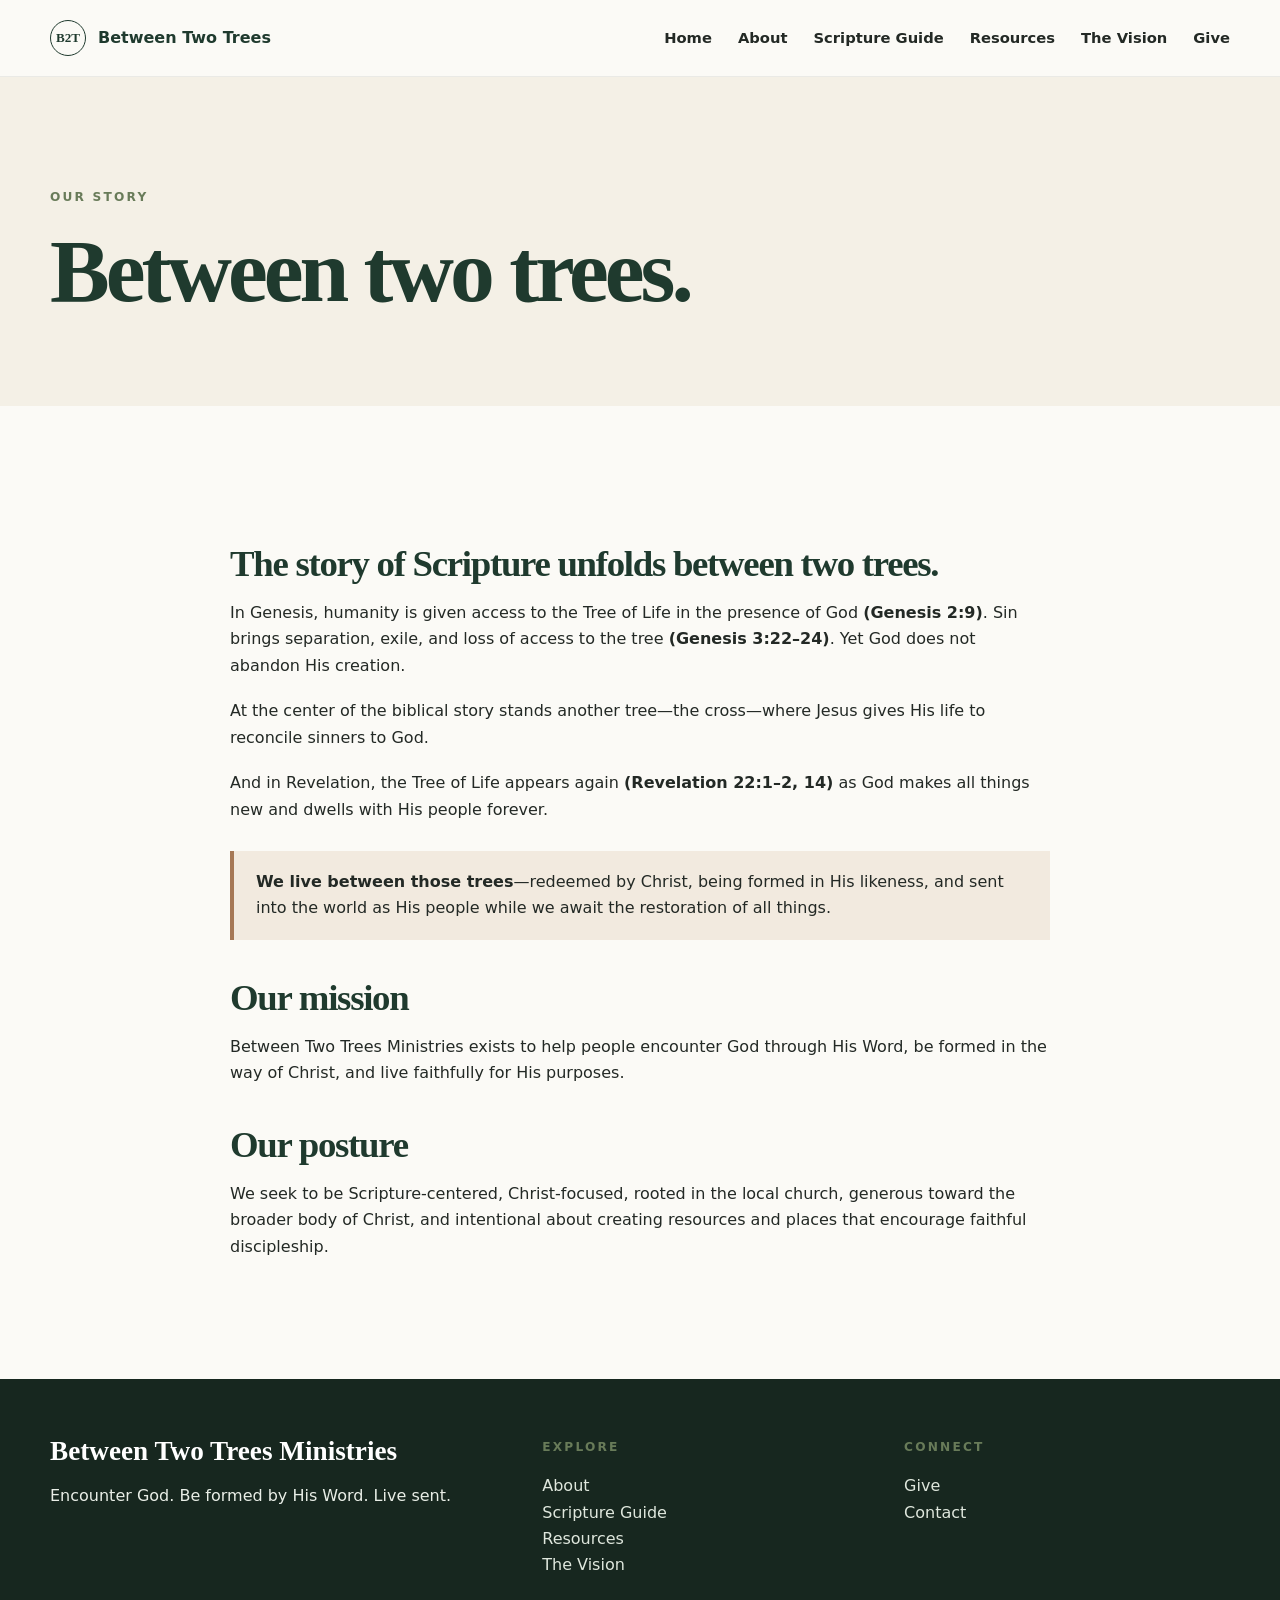
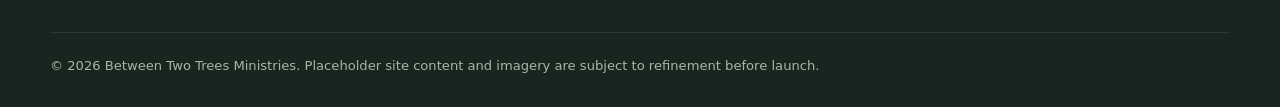
==== about.html @ 1bdb7ff7 "Add About page" ====
<!doctype html><html><head><meta charset="utf-8"><meta name="viewport" content="width=device-width,initial-scale=1"><title>About | Between Two Trees Ministries</title><link rel="stylesheet" href="styles.css"></head><body><header><div class="container nav"><a class="brand" href="index.html"><span class="brand-mark">B2T</span><span>Between Two Trees</span></a><button class="menu" aria-label="Open menu">☰</button><nav class="navlinks"><a href="index.html">Home</a><a href="about.html">About</a><a href="scripture-guide.html">Scripture Guide</a><a href="resources.html">Resources</a><a href="vision.html">The Vision</a><a href="give.html">Give</a></nav></div></header><main><section class="page-hero"><div class="container"><div class="eyebrow">Our story</div><h1>Between two trees.</h1></div></section><section class="section"><div class="container prose"><h2>The story of Scripture unfolds between two trees.</h2><p>In Genesis, humanity is given access to the Tree of Life in the presence of God <strong>(Genesis 2:9)</strong>. Sin brings separation, exile, and loss of access to the tree <strong>(Genesis 3:22–24)</strong>. Yet God does not abandon His creation.</p><p>At the center of the biblical story stands another tree—the cross—where Jesus gives His life to reconcile sinners to God.</p><p>And in Revelation, the Tree of Life appears again <strong>(Revelation 22:1–2, 14)</strong> as God makes all things new and dwells with His people forever.</p><div class="notice"><strong>We live between those trees</strong>—redeemed by Christ, being formed in His likeness, and sent into the world as His people while we await the restoration of all things.</div><h2>Our mission</h2><p>Between Two Trees Ministries exists to help people encounter God through His Word, be formed in the way of Christ, and live faithfully for His purposes.</p><h2>Our posture</h2><p>We seek to be Scripture-centered, Christ-focused, rooted in the local church, generous toward the broader body of Christ, and intentional about creating resources and places that encourage faithful discipleship.</p></div></section></main><footer><div class="container"><div class="footer-grid"><div><h3>Between Two Trees Ministries</h3><p>Encounter God. Be formed by His Word. Live sent.</p></div><div><p class="eyebrow">Explore</p><p><a href="about.html">About</a><br><a href="scripture-guide.html">Scripture Guide</a><br><a href="resources.html">Resources</a><br><a href="vision.html">The Vision</a></p></div><div><p class="eyebrow">Connect</p><p><a href="give.html">Give</a><br><a href="contact.html">Contact</a></p></div></div><div class="small">© 2026 Between Two Trees Ministries. Placeholder site content and imagery are subject to refinement before launch.</div></div></footer><script src="site.js"></script></body></html>
---- styles.css ----
:root{--forest:#1f3a2e;--forest-2:#2c4b3b;--sage:#748873;--moss:#687b59;--cream:#f4f0e6;--paper:#fbfaf6;--charcoal:#232925;--clay:#a67855;--line:#d9d2c4;--max:1180px}*{box-sizing:border-box}html{scroll-behavior:smooth}body{margin:0;font-family:Inter,ui-sans-serif,system-ui,-apple-system,BlinkMacSystemFont,"Segoe UI",sans-serif;background:var(--paper);color:var(--charcoal);line-height:1.65}h1,h2,h3{font-family:Georgia,"Times New Roman",serif;line-height:1.08;margin:0 0 1rem;color:var(--forest)}h1{font-size:clamp(3rem,7vw,6.5rem);letter-spacing:-.045em}h2{font-size:clamp(2.2rem,4.5vw,4.1rem);letter-spacing:-.035em}h3{font-size:1.7rem}p{margin:0 0 1.2rem}a{color:inherit}.container{width:min(var(--max),calc(100% - 40px));margin:auto}.eyebrow{font-size:.76rem;letter-spacing:.18em;text-transform:uppercase;font-weight:800;color:var(--moss);margin-bottom:1rem}header{position:sticky;top:0;z-index:20;background:rgba(251,250,246,.94);backdrop-filter:blur(12px);border-bottom:1px solid rgba(35,41,37,.08)}.nav{height:76px;display:flex;align-items:center;justify-content:space-between;gap:24px}.brand{text-decoration:none;display:flex;align-items:center;gap:12px;font-weight:800;color:var(--forest)}.brand-mark{width:36px;height:36px;border:1.5px solid var(--forest);border-radius:50%;display:grid;place-items:center;font-family:Georgia,serif;font-size:.82rem}.navlinks{display:flex;gap:26px;align-items:center;font-size:.92rem;font-weight:650}.navlinks a{text-decoration:none}.navlinks a:hover{color:var(--moss)}.menu{display:none;border:0;background:none;font-size:1.6rem;color:var(--forest)}.btn{display:inline-flex;align-items:center;justify-content:center;padding:13px 20px;border-radius:999px;text-decoration:none;font-weight:750;border:1px solid var(--forest);transition:.2s}.btn.primary{background:var(--forest);color:#fff}.btn.secondary{background:transparent;color:var(--forest)}.btn:hover{transform:translateY(-1px)}.hero{min-height:82vh;display:flex;align-items:end;position:relative;overflow:hidden;background:linear-gradient(90deg,rgba(15,31,24,.82) 0%,rgba(15,31,24,.62) 42%,rgba(15,31,24,.18) 100%),radial-gradient(circle at 78% 18%,rgba(242,198,123,.35),transparent 24%),linear-gradient(135deg,#48624f,#213b2f 58%,#16271f);color:#fff}.hero:after{content:"PLACEHOLDER IMAGE — B2T PROPERTY / GEORGIA WOODLAND";position:absolute;right:24px;bottom:18px;font-size:.65rem;letter-spacing:.12em;opacity:.5}.hero .container{padding:100px 0 88px}.hero h1{color:#fff;max-width:900px}.hero .lede{max-width:670px;font-size:1.2rem;color:rgba(255,255,255,.9)}.hero .actions{display:flex;gap:12px;flex-wrap:wrap;margin-top:30px}.hero .btn.primary{background:#fff;color:var(--forest);border-color:#fff}.hero .btn.secondary{color:#fff;border-color:rgba(255,255,255,.65)}.section{padding:100px 0}.section.alt{background:var(--cream)}.story-grid,.split{display:grid;grid-template-columns:1.05fr .95fr;gap:70px;align-items:center}.story-visual{min-height:420px;border-radius:28px;background:linear-gradient(180deg,rgba(31,58,46,.14),rgba(31,58,46,.68)),radial-gradient(circle at 68% 22%,rgba(255,220,160,.45),transparent 20%),linear-gradient(135deg,#a9b7a4,#496450);display:flex;align-items:flex-end;padding:26px;color:white;position:relative;overflow:hidden}.story-visual:before{content:"PLACEHOLDER — TREE / CROSS / RESTORED CREATION IMAGERY";font-size:.7rem;letter-spacing:.1em;opacity:.8}.timeline{display:grid;grid-template-columns:repeat(4,1fr);gap:8px;margin-top:32px}.timeline div{border-top:2px solid var(--forest);padding-top:12px;font-size:.77rem;text-transform:uppercase;letter-spacing:.08em;font-weight:800}.cards{display:grid;grid-template-columns:repeat(3,1fr);gap:22px;margin-top:40px}.card{background:#fff;border:1px solid var(--line);border-radius:22px;padding:30px;min-height:300px}.card .num{font-family:Georgia,serif;font-size:3rem;color:var(--clay);opacity:.8}.card ul{padding-left:18px;color:#59615b}.guide{background:var(--forest);color:#fff}.guide h2,.guide h3{color:#fff}.guide .eyebrow{color:#c7d2c4}.guide-grid{display:grid;grid-template-columns:.9fr 1.1fr;gap:60px;align-items:center}.phone{width:min(360px,100%);aspect-ratio:9/18;border:10px solid #111;border-radius:42px;background:#f5f2e8;margin:auto;padding:26px 18px;color:var(--charcoal);box-shadow:0 30px 70px rgba(0,0,0,.3)}.phone .screen-title{font-family:Georgia,serif;color:var(--forest);font-size:1.8rem}.mode{border-top:1px solid #d8d1c5;padding:16px 0}.mode b{display:block;color:var(--forest);font-size:.8rem;letter-spacing:.12em}.guide .btn{border-color:white;color:white}.rhythm{display:flex;gap:12px;flex-wrap:wrap;margin:28px 0}.rhythm span{padding:11px 16px;border:1px solid var(--line);border-radius:999px;background:#fff}.church{background:#e9eee7}.scripture{padding:110px 0;text-align:center;background:linear-gradient(rgba(25,45,36,.62),rgba(25,45,36,.72)),linear-gradient(135deg,#68806d,#294638);color:white;position:relative}.scripture blockquote{font-family:Georgia,serif;font-size:clamp(2rem,5vw,4.6rem);line-height:1.15;margin:0 auto 20px;max-width:920px}.scripture cite{font-style:normal;opacity:.8}.invite{text-align:center}.invite p{max-width:750px;margin:0 auto 28px}.invite .actions{display:flex;justify-content:center;gap:12px;flex-wrap:wrap}footer{background:#17271f;color:#e9eee7;padding:58px 0 30px}.footer-grid{display:grid;grid-template-columns:1.4fr 1fr 1fr;gap:36px}footer h3{color:white}footer a{text-decoration:none;color:#dfe7dd}footer .small{opacity:.7;font-size:.82rem;border-top:1px solid rgba(255,255,255,.12);padding-top:22px;margin-top:34px}.page-hero{padding:110px 0 70px;background:var(--cream)}.page-hero p{max-width:760px;font-size:1.14rem}.prose{max-width:820px}.prose h2{margin-top:2.4rem;font-size:2.3rem}.notice{padding:18px 22px;border-left:4px solid var(--clay);background:#f2eadf;margin:28px 0}.resource-grid{display:grid;grid-template-columns:repeat(3,1fr);gap:20px}.resource{padding:24px;border:1px solid var(--line);border-radius:18px;background:white}.kicker{color:var(--clay);font-weight:800;text-transform:uppercase;font-size:.75rem;letter-spacing:.12em}@media(max-width:820px){.navlinks{display:none;position:absolute;top:76px;left:0;right:0;background:var(--paper);padding:22px 20px;flex-direction:column;align-items:flex-start;border-bottom:1px solid var(--line)}.navlinks.open{display:flex}.menu{display:block}.story-grid,.split,.guide-grid,.footer-grid{grid-template-columns:1fr}.cards,.resource-grid{grid-template-columns:1fr}.section{padding:72px 0}.hero{min-height:76vh}.timeline{grid-template-columns:1fr 1fr}}
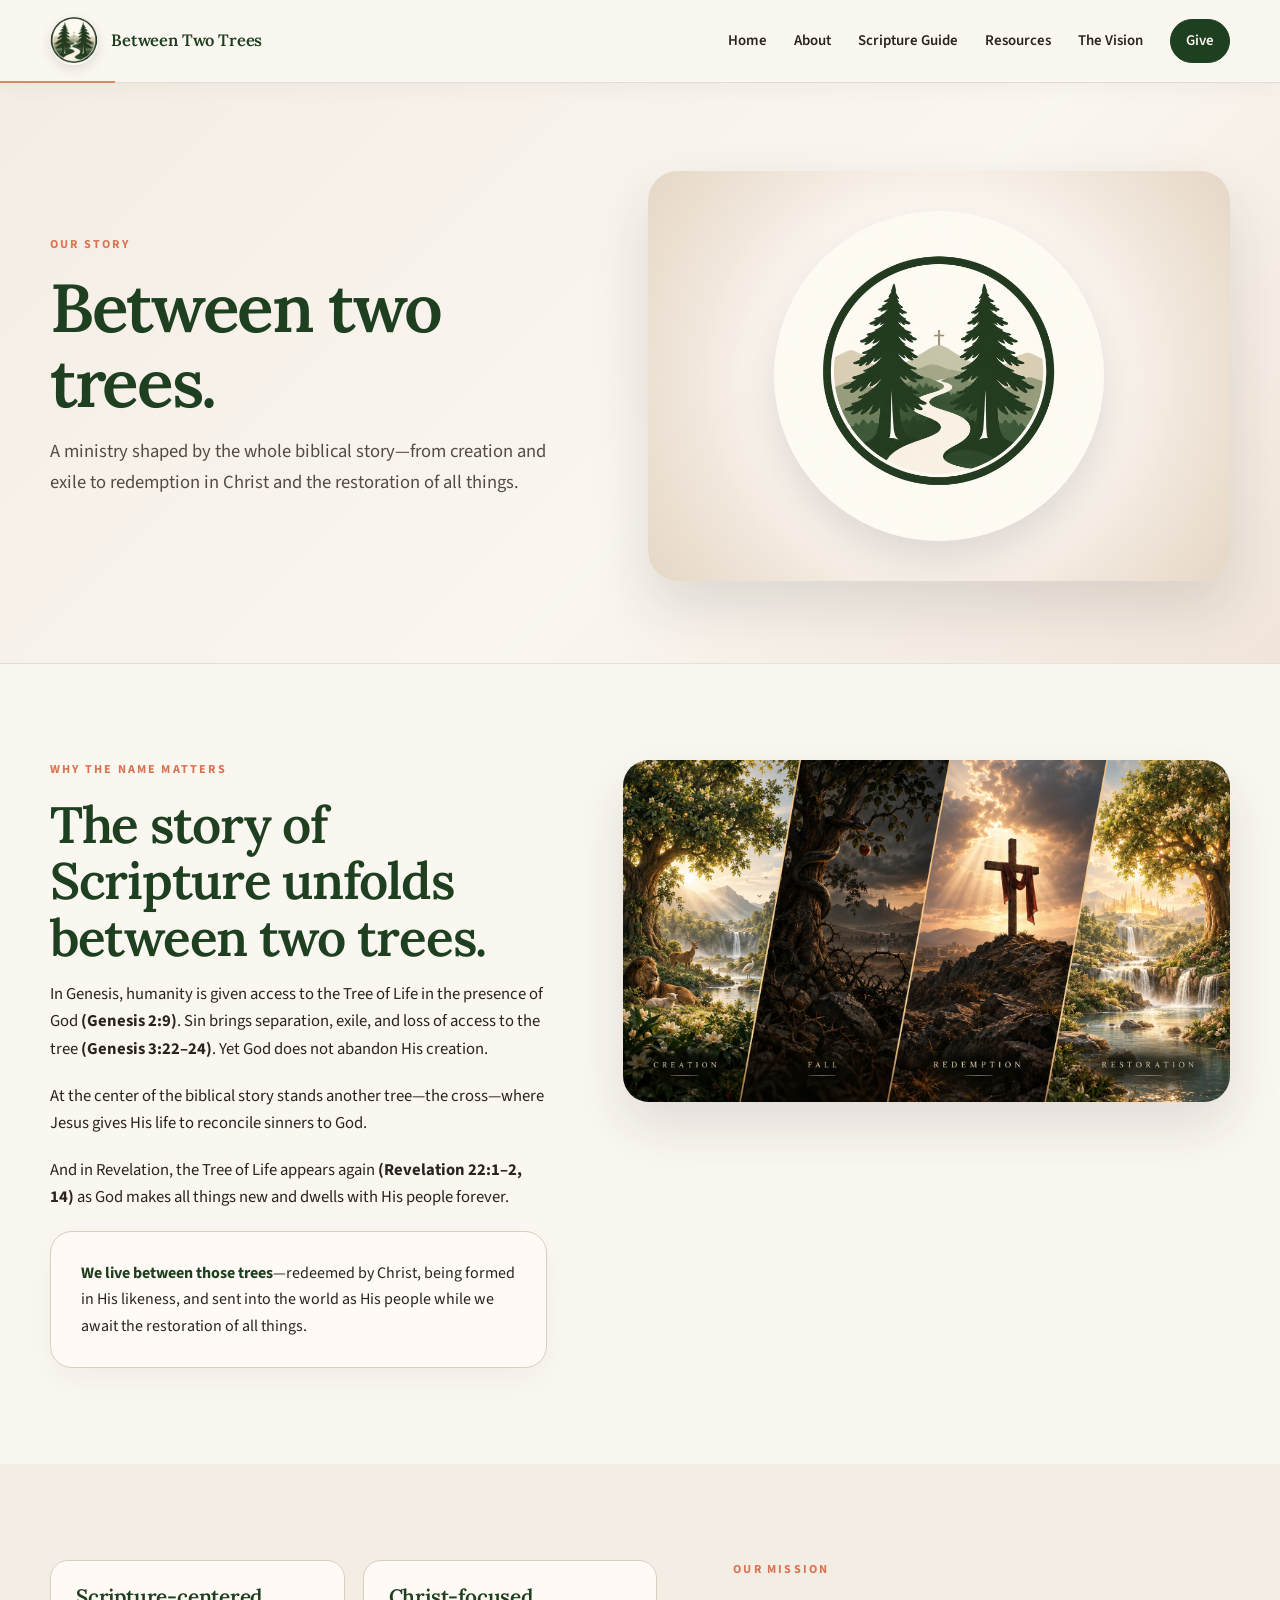
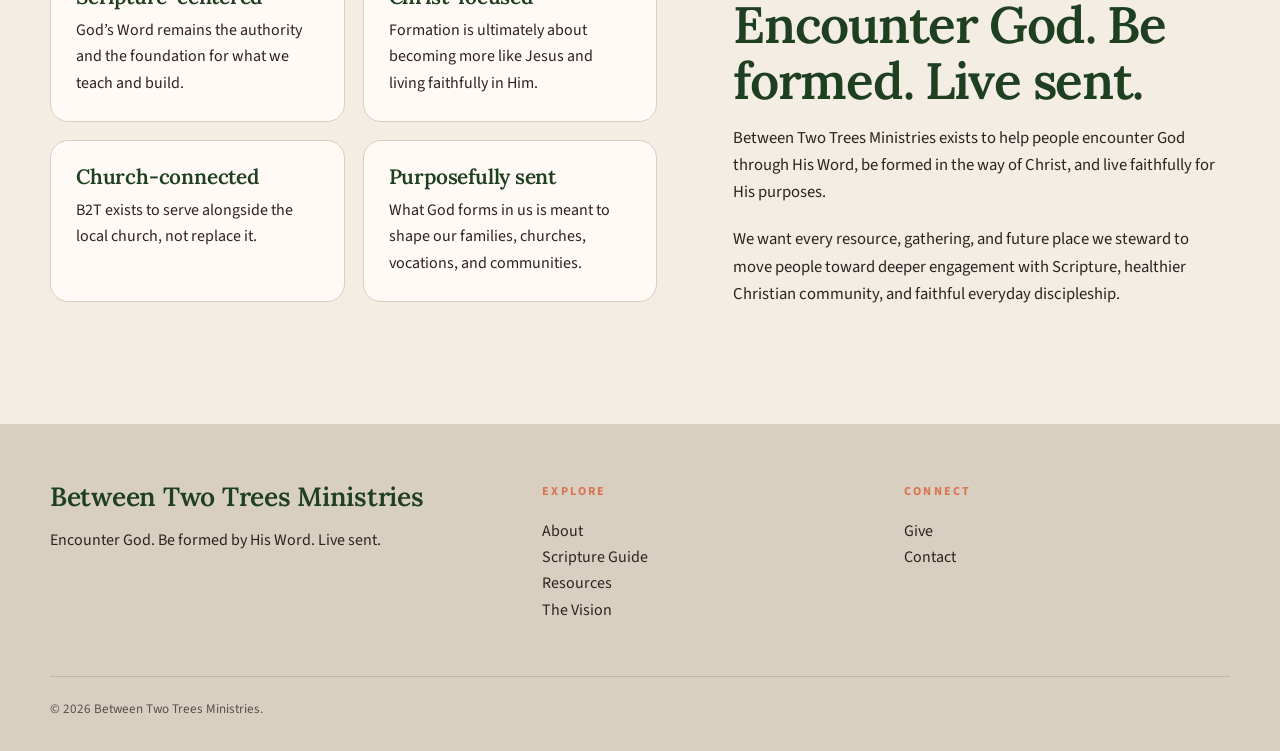
==== commit 08f4ebca: "Polish About page" ====
--- a/about.html
+++ b/about.html
@@ -1 +1 @@
-<!doctype html><html><head><meta charset="utf-8"><meta name="viewport" content="width=device-width,initial-scale=1"><title>About | Between Two Trees Ministries</title><link rel="stylesheet" href="styles.css"></head><body><header><div class="container nav"><a class="brand" href="index.html"><span class="brand-mark">B2T</span><span>Between Two Trees</span></a><button class="menu" aria-label="Open menu">☰</button><nav class="navlinks"><a href="index.html">Home</a><a href="about.html">About</a><a href="scripture-guide.html">Scripture Guide</a><a href="resources.html">Resources</a><a href="vision.html">The Vision</a><a href="give.html">Give</a></nav></div></header><main><section class="page-hero"><div class="container"><div class="eyebrow">Our story</div><h1>Between two trees.</h1></div></section><section class="section"><div class="container prose"><h2>The story of Scripture unfolds between two trees.</h2><p>In Genesis, humanity is given access to the Tree of Life in the presence of God <strong>(Genesis 2:9)</strong>. Sin brings separation, exile, and loss of access to the tree <strong>(Genesis 3:22–24)</strong>. Yet God does not abandon His creation.</p><p>At the center of the biblical story stands another tree—the cross—where Jesus gives His life to reconcile sinners to God.</p><p>And in Revelation, the Tree of Life appears again <strong>(Revelation 22:1–2, 14)</strong> as God makes all things new and dwells with His people forever.</p><div class="notice"><strong>We live between those trees</strong>—redeemed by Christ, being formed in His likeness, and sent into the world as His people while we await the restoration of all things.</div><h2>Our mission</h2><p>Between Two Trees Ministries exists to help people encounter God through His Word, be formed in the way of Christ, and live faithfully for His purposes.</p><h2>Our posture</h2><p>We seek to be Scripture-centered, Christ-focused, rooted in the local church, generous toward the broader body of Christ, and intentional about creating resources and places that encourage faithful discipleship.</p></div></section></main><footer><div class="container"><div class="footer-grid"><div><h3>Between Two Trees Ministries</h3><p>Encounter God. Be formed by His Word. Live sent.</p></div><div><p class="eyebrow">Explore</p><p><a href="about.html">About</a><br><a href="scripture-guide.html">Scripture Guide</a><br><a href="resources.html">Resources</a><br><a href="vision.html">The Vision</a></p></div><div><p class="eyebrow">Connect</p><p><a href="give.html">Give</a><br><a href="contact.html">Contact</a></p></div></div><div class="small">© 2026 Between Two Trees Ministries. Placeholder site content and imagery are subject to refinement before launch.</div></div></footer><script src="site.js"></script></body></html>+<!doctype html><html><head><meta charset="utf-8"><meta name="viewport" content="width=device-width,initial-scale=1"><title>About | Between Two Trees Ministries</title><link rel="stylesheet" href="styles.css"><link rel="stylesheet" href="secondary.css"></head><body><header><div class="container nav"><a class="brand" href="index.html"><span class="brand-mark">B2T</span><span>Between Two Trees</span></a><button class="menu" aria-label="Open menu">☰</button><nav class="navlinks"><a href="index.html">Home</a><a href="about.html">About</a><a href="scripture-guide.html">Scripture Guide</a><a href="resources.html">Resources</a><a href="vision.html">The Vision</a><a href="give.html">Give</a></nav></div></header><main><section class="subpage-hero"><div class="container subpage-hero-grid"><div><div class="eyebrow">Our story</div><h1>Between two trees.</h1><p class="subpage-intro">A ministry shaped by the whole biblical story—from creation and exile to redemption in Christ and the restoration of all things.</p></div><div class="subpage-visual emblem-visual"><img src="ChatGPT Image Sep 10, 2026, 08_27_53 AM.png" alt="Between Two Trees emblem with two trees, a path, and a cross on a distant hill"></div></div></section><section class="content-band"><div class="container content-grid"><div class="content-copy"><div class="eyebrow">Why the name matters</div><h2>The story of Scripture unfolds between two trees.</h2><p>In Genesis, humanity is given access to the Tree of Life in the presence of God <strong>(Genesis 2:9)</strong>. Sin brings separation, exile, and loss of access to the tree <strong>(Genesis 3:22–24)</strong>. Yet God does not abandon His creation.</p><p>At the center of the biblical story stands another tree—the cross—where Jesus gives His life to reconcile sinners to God.</p><p>And in Revelation, the Tree of Life appears again <strong>(Revelation 22:1–2, 14)</strong> as God makes all things new and dwells with His people forever.</p><div class="story-callout"><strong>We live between those trees</strong>—redeemed by Christ, being formed in His likeness, and sent into the world as His people while we await the restoration of all things.</div></div><div class="montage-wide" role="img" aria-label="Creation, Fall, Redemption, and Restoration"></div></div></section><section class="content-band alt"><div class="container content-grid reverse"><div class="values-grid"><div class="value-card"><h3>Scripture-centered</h3><p>God’s Word remains the authority and the foundation for what we teach and build.</p></div><div class="value-card"><h3>Christ-focused</h3><p>Formation is ultimately about becoming more like Jesus and living faithfully in Him.</p></div><div class="value-card"><h3>Church-connected</h3><p>B2T exists to serve alongside the local church, not replace it.</p></div><div class="value-card"><h3>Purposefully sent</h3><p>What God forms in us is meant to shape our families, churches, vocations, and communities.</p></div></div><div class="content-copy"><div class="eyebrow">Our mission</div><h2>Encounter God. Be formed. Live sent.</h2><p>Between Two Trees Ministries exists to help people encounter God through His Word, be formed in the way of Christ, and live faithfully for His purposes.</p><p>We want every resource, gathering, and future place we steward to move people toward deeper engagement with Scripture, healthier Christian community, and faithful everyday discipleship.</p></div></div></section></main><footer><div class="container"><div class="footer-grid"><div><h3>Between Two Trees Ministries</h3><p>Encounter God. Be formed by His Word. Live sent.</p></div><div><p class="eyebrow">Explore</p><p><a href="about.html">About</a><br><a href="scripture-guide.html">Scripture Guide</a><br><a href="resources.html">Resources</a><br><a href="vision.html">The Vision</a></p></div><div><p class="eyebrow">Connect</p><p><a href="give.html">Give</a><br><a href="contact.html">Contact</a></p></div></div><div class="small">© 2026 Between Two Trees Ministries.</div></div></footer><script src="site.js"></script></body></html>
--- a/styles.css
+++ b/styles.css
@@ -1 +1 @@
-:root{--forest:#1f3a2e;--forest-2:#2c4b3b;--sage:#748873;--moss:#687b59;--cream:#f4f0e6;--paper:#fbfaf6;--charcoal:#232925;--clay:#a67855;--line:#d9d2c4;--max:1180px}*{box-sizing:border-box}html{scroll-behavior:smooth}body{margin:0;font-family:Inter,ui-sans-serif,system-ui,-apple-system,BlinkMacSystemFont,"Segoe UI",sans-serif;background:var(--paper);color:var(--charcoal);line-height:1.65}h1,h2,h3{font-family:Georgia,"Times New Roman",serif;line-height:1.08;margin:0 0 1rem;color:var(--forest)}h1{font-size:clamp(3rem,7vw,6.5rem);letter-spacing:-.045em}h2{font-size:clamp(2.2rem,4.5vw,4.1rem);letter-spacing:-.035em}h3{font-size:1.7rem}p{margin:0 0 1.2rem}a{color:inherit}.container{width:min(var(--max),calc(100% - 40px));margin:auto}.eyebrow{font-size:.76rem;letter-spacing:.18em;text-transform:uppercase;font-weight:800;color:var(--moss);margin-bottom:1rem}header{position:sticky;top:0;z-index:20;background:rgba(251,250,246,.94);backdrop-filter:blur(12px);border-bottom:1px solid rgba(35,41,37,.08)}.nav{height:76px;display:flex;align-items:center;justify-content:space-between;gap:24px}.brand{text-decoration:none;display:flex;align-items:center;gap:12px;font-weight:800;color:var(--forest)}.brand-mark{width:36px;height:36px;border:1.5px solid var(--forest);border-radius:50%;display:grid;place-items:center;font-family:Georgia,serif;font-size:.82rem}.navlinks{display:flex;gap:26px;align-items:center;font-size:.92rem;font-weight:650}.navlinks a{text-decoration:none}.navlinks a:hover{color:var(--moss)}.menu{display:none;border:0;background:none;font-size:1.6rem;color:var(--forest)}.btn{display:inline-flex;align-items:center;justify-content:center;padding:13px 20px;border-radius:999px;text-decoration:none;font-weight:750;border:1px solid var(--forest);transition:.2s}.btn.primary{background:var(--forest);color:#fff}.btn.secondary{background:transparent;color:var(--forest)}.btn:hover{transform:translateY(-1px)}.hero{min-height:82vh;display:flex;align-items:end;position:relative;overflow:hidden;background:linear-gradient(90deg,rgba(15,31,24,.82) 0%,rgba(15,31,24,.62) 42%,rgba(15,31,24,.18) 100%),radial-gradient(circle at 78% 18%,rgba(242,198,123,.35),transparent 24%),linear-gradient(135deg,#48624f,#213b2f 58%,#16271f);color:#fff}.hero:after{content:"PLACEHOLDER IMAGE — B2T PROPERTY / GEORGIA WOODLAND";position:absolute;right:24px;bottom:18px;font-size:.65rem;letter-spacing:.12em;opacity:.5}.hero .container{padding:100px 0 88px}.hero h1{color:#fff;max-width:900px}.hero .lede{max-width:670px;font-size:1.2rem;color:rgba(255,255,255,.9)}.hero .actions{display:flex;gap:12px;flex-wrap:wrap;margin-top:30px}.hero .btn.primary{background:#fff;color:var(--forest);border-color:#fff}.hero .btn.secondary{color:#fff;border-color:rgba(255,255,255,.65)}.section{padding:100px 0}.section.alt{background:var(--cream)}.story-grid,.split{display:grid;grid-template-columns:1.05fr .95fr;gap:70px;align-items:center}.story-visual{min-height:420px;border-radius:28px;background:linear-gradient(180deg,rgba(31,58,46,.14),rgba(31,58,46,.68)),radial-gradient(circle at 68% 22%,rgba(255,220,160,.45),transparent 20%),linear-gradient(135deg,#a9b7a4,#496450);display:flex;align-items:flex-end;padding:26px;color:white;position:relative;overflow:hidden}.story-visual:before{content:"PLACEHOLDER — TREE / CROSS / RESTORED CREATION IMAGERY";font-size:.7rem;letter-spacing:.1em;opacity:.8}.timeline{display:grid;grid-template-columns:repeat(4,1fr);gap:8px;margin-top:32px}.timeline div{border-top:2px solid var(--forest);padding-top:12px;font-size:.77rem;text-transform:uppercase;letter-spacing:.08em;font-weight:800}.cards{display:grid;grid-template-columns:repeat(3,1fr);gap:22px;margin-top:40px}.card{background:#fff;border:1px solid var(--line);border-radius:22px;padding:30px;min-height:300px}.card .num{font-family:Georgia,serif;font-size:3rem;color:var(--clay);opacity:.8}.card ul{padding-left:18px;color:#59615b}.guide{background:var(--forest);color:#fff}.guide h2,.guide h3{color:#fff}.guide .eyebrow{color:#c7d2c4}.guide-grid{display:grid;grid-template-columns:.9fr 1.1fr;gap:60px;align-items:center}.phone{width:min(360px,100%);aspect-ratio:9/18;border:10px solid #111;border-radius:42px;background:#f5f2e8;margin:auto;padding:26px 18px;color:var(--charcoal);box-shadow:0 30px 70px rgba(0,0,0,.3)}.phone .screen-title{font-family:Georgia,serif;color:var(--forest);font-size:1.8rem}.mode{border-top:1px solid #d8d1c5;padding:16px 0}.mode b{display:block;color:var(--forest);font-size:.8rem;letter-spacing:.12em}.guide .btn{border-color:white;color:white}.rhythm{display:flex;gap:12px;flex-wrap:wrap;margin:28px 0}.rhythm span{padding:11px 16px;border:1px solid var(--line);border-radius:999px;background:#fff}.church{background:#e9eee7}.scripture{padding:110px 0;text-align:center;background:linear-gradient(rgba(25,45,36,.62),rgba(25,45,36,.72)),linear-gradient(135deg,#68806d,#294638);color:white;position:relative}.scripture blockquote{font-family:Georgia,serif;font-size:clamp(2rem,5vw,4.6rem);line-height:1.15;margin:0 auto 20px;max-width:920px}.scripture cite{font-style:normal;opacity:.8}.invite{text-align:center}.invite p{max-width:750px;margin:0 auto 28px}.invite .actions{display:flex;justify-content:center;gap:12px;flex-wrap:wrap}footer{background:#17271f;color:#e9eee7;padding:58px 0 30px}.footer-grid{display:grid;grid-template-columns:1.4fr 1fr 1fr;gap:36px}footer h3{color:white}footer a{text-decoration:none;color:#dfe7dd}footer .small{opacity:.7;font-size:.82rem;border-top:1px solid rgba(255,255,255,.12);padding-top:22px;margin-top:34px}.page-hero{padding:110px 0 70px;background:var(--cream)}.page-hero p{max-width:760px;font-size:1.14rem}.prose{max-width:820px}.prose h2{margin-top:2.4rem;font-size:2.3rem}.notice{padding:18px 22px;border-left:4px solid var(--clay);background:#f2eadf;margin:28px 0}.resource-grid{display:grid;grid-template-columns:repeat(3,1fr);gap:20px}.resource{padding:24px;border:1px solid var(--line);border-radius:18px;background:white}.kicker{color:var(--clay);font-weight:800;text-transform:uppercase;font-size:.75rem;letter-spacing:.12em}@media(max-width:820px){.navlinks{display:none;position:absolute;top:76px;left:0;right:0;background:var(--paper);padding:22px 20px;flex-direction:column;align-items:flex-start;border-bottom:1px solid var(--line)}.navlinks.open{display:flex}.menu{display:block}.story-grid,.split,.guide-grid,.footer-grid{grid-template-columns:1fr}.cards,.resource-grid{grid-template-columns:1fr}.section{padding:72px 0}.hero{min-height:76vh}.timeline{grid-template-columns:1fr 1fr}}+@import url('https://fonts.googleapis.com/css2?family=Lora:wght@500;600&family=Source+Sans+3:wght@400;500;600;700&display=swap');:root{--forest:#1E3F20;--forest-2:#294d2b;--sand:#D9CFC1;--cream:#FAF6F0;--paper:#FAF6F0;--charcoal:#2A2421;--terracotta:#D97452;--line:#D9CFC1;--max:1180px}*{box-sizing:border-box}html{scroll-behavior:smooth}body{margin:0;font-family:"Source Sans 3",ui-sans-serif,system-ui,-apple-system,BlinkMacSystemFont,"Segoe UI",sans-serif;background:var(--paper);color:var(--charcoal);line-height:1.65;font-weight:400}h1,h2,h3{font-family:"Lora",Georgia,serif;font-weight:600;line-height:1.1;margin:0 0 1rem;color:var(--forest)}h1{font-size:clamp(3rem,6vw,5.7rem);letter-spacing:-.035em}h2{font-size:clamp(2.15rem,4vw,3.8rem);letter-spacing:-.025em}h3{font-size:1.65rem;letter-spacing:-.01em}p{margin:0 0 1.2rem}a{color:inherit}.container{width:min(var(--max),calc(100% - 40px));margin:auto}.eyebrow{font-size:.76rem;letter-spacing:.18em;text-transform:uppercase;font-weight:700;color:var(--terracotta);margin-bottom:1rem}.section-lede{font-size:1.08rem;max-width:720px}.section-heading{display:grid;grid-template-columns:1.05fr .95fr;gap:70px;align-items:end;margin-bottom:44px}.section-heading p{max-width:520px;margin-bottom:8px}header{position:sticky;top:0;z-index:20;background:rgba(250,246,240,.97);backdrop-filter:blur(14px);border-bottom:1px solid rgba(42,36,33,.12);box-shadow:0 6px 22px rgba(42,36,33,.035)}header:after{content:"";position:absolute;left:0;right:0;bottom:-1px;height:2px;background:linear-gradient(90deg,var(--terracotta) 0 9%,transparent 9% 100%);opacity:.85}.nav{height:82px;display:flex;align-items:center;justify-content:space-between;gap:28px}.brand{text-decoration:none;display:flex;align-items:center;gap:13px;font-family:"Lora",Georgia,serif;font-size:1.03rem;font-weight:600;color:var(--forest);letter-spacing:-.01em}.brand-mark{width:42px;height:42px;border:0;border-radius:14px 14px 5px 14px;display:grid;place-items:center;background:var(--forest);color:var(--cream);font-family:"Lora",Georgia,serif;font-size:.8rem;font-weight:600;letter-spacing:-.03em;box-shadow:inset 0 0 0 1px rgba(250,246,240,.18),0 5px 14px rgba(30,63,32,.14);position:relative}.brand-mark:after{content:"";position:absolute;width:7px;height:7px;border-radius:50%;background:var(--terracotta);right:-2px;top:-2px;border:2px solid var(--cream)}.navlinks{display:flex;gap:27px;align-items:center;font-size:.93rem;font-weight:600}.navlinks a{text-decoration:none;position:relative;transition:.2s}.navlinks a:not(:last-child):after{content:"";position:absolute;left:0;right:100%;bottom:-7px;height:2px;background:var(--terracotta);transition:.2s}.navlinks a:not(:last-child):hover:after{right:0}.navlinks a:hover{color:var(--terracotta)}.navlinks a:last-child{padding:9px 15px;border-radius:999px;background:var(--forest);color:var(--cream);border:1px solid var(--forest)}.navlinks a:last-child:hover{background:var(--terracotta);border-color:var(--terracotta);color:#fff}.menu{display:none;border:0;background:none;font-size:1.6rem;color:var(--forest)}.btn{display:inline-flex;align-items:center;justify-content:center;padding:13px 20px;border-radius:999px;text-decoration:none;font-weight:650;border:1px solid var(--terracotta);transition:.2s}.btn.primary{background:var(--terracotta);color:#fff;border-color:var(--terracotta)}.btn.secondary{background:transparent;color:var(--forest);border-color:var(--forest)}.btn:hover{transform:translateY(-1px)}.hero{min-height:calc(100vh - 82px);display:flex;align-items:center;position:relative;overflow:hidden;background:linear-gradient(90deg,#163318 0%,#1E3F20 56%,#254d28 100%);color:var(--cream)}.hero .container{padding:72px 0}.hero-shell{display:grid;grid-template-columns:1.02fr .98fr;gap:60px;align-items:center}.hero-copy{padding:34px 0}.hero-eyebrow{color:#efb29d}.hero h1{color:var(--cream);max-width:760px}.hero .lede{max-width:620px;font-size:1.18rem;color:rgba(250,246,240,.9)}.hero .actions{display:flex;gap:12px;flex-wrap:wrap;margin-top:30px}.hero .btn.secondary{color:var(--cream);border-color:rgba(250,246,240,.72)}.hero-note{display:flex;align-items:center;gap:14px;margin-top:44px;color:rgba(250,246,240,.7);font-size:.9rem}.hero-note span{width:42px;height:1px;background:var(--terracotta);display:block}.hero-note p{margin:0}.hero-visual{min-height:610px;border-radius:34px 34px 8px 34px;position:relative;overflow:hidden;background-image:linear-gradient(180deg,rgba(30,63,32,.03) 0%,rgba(30,63,32,.10) 46%,rgba(19,39,21,.58) 100%),url("ChatGPT Image Sep 10, 2026, 07_49_33 AM (2).png");background-size:cover;background-position:center center;background-repeat:no-repeat;box-shadow:0 34px 70px rgba(0,0,0,.2)}.hero-visual:before{content:"";position:absolute;inset:0;background:linear-gradient(115deg,transparent 0 58%,rgba(250,246,240,.06) 58% 59%,transparent 59%);pointer-events:none}.hero-photo-label{position:absolute;top:24px;right:24px;padding:8px 11px;background:rgba(30,63,32,.62);border:1px solid rgba(250,246,240,.6);border-radius:999px;color:rgba(250,246,240,.96);font-size:.64rem;letter-spacing:.12em;text-transform:uppercase;backdrop-filter:blur(6px)}.hero-photo-caption{position:absolute;left:30px;right:30px;bottom:30px;display:flex;flex-direction:column;color:var(--cream);text-shadow:0 2px 12px rgba(0,0,0,.35)}.hero-photo-caption strong{font-family:"Lora",Georgia,serif;font-size:2rem;font-weight:500}.hero-photo-caption span{font-size:.92rem;opacity:.9}.section{padding:110px 0}.section.alt{background:#f4ede4}.story-section{background:var(--cream)}.story-grid,.split{display:grid;grid-template-columns:1.05fr .95fr;gap:70px;align-items:center}.story-visual,.vision-visual{min-height:470px;border-radius:28px;position:relative;overflow:hidden;display:flex;align-items:flex-end;padding:26px;color:var(--cream)}.story-visual{background:linear-gradient(180deg,rgba(30,63,32,.08),rgba(30,63,32,.66)),radial-gradient(circle at 68% 22%,rgba(217,116,82,.28),transparent 20%),linear-gradient(135deg,#D9CFC1,#66745b)}.story-visual:before,.vision-visual:before{content:"";position:absolute;inset:0;background:linear-gradient(140deg,rgba(255,255,255,.06),transparent 35%);pointer-events:none}.vision-visual{background-image:linear-gradient(180deg,rgba(42,36,33,.02) 0%,rgba(30,63,32,.08) 48%,rgba(22,51,24,.50) 100%),url("ChatGPT Image Sep 10, 2026, 07_49_33 AM (1).png");background-size:cover;background-position:center center;background-repeat:no-repeat;box-shadow:0 24px 54px rgba(42,36,33,.12)}.visual-caption{position:relative;z-index:1;font-size:.72rem;letter-spacing:.12em;text-transform:uppercase;opacity:.96;padding:8px 11px;border-radius:999px;background:rgba(30,63,32,.60);border:1px solid rgba(250,246,240,.45);backdrop-filter:blur(5px)}.timeline{display:grid;grid-template-columns:repeat(4,1fr);gap:8px;margin-top:34px}.timeline div{border-top:2px solid var(--terracotta);padding-top:12px;font-size:.77rem;text-transform:uppercase;letter-spacing:.08em;font-weight:700}.cards{display:grid;grid-template-columns:repeat(3,1fr);gap:22px}.card{background:#fffaf5;border:1px solid var(--sand);border-radius:22px;padding:32px;min-height:310px;box-shadow:0 14px 32px rgba(42,36,33,.035)}.card .num{font-family:"Lora",Georgia,serif;font-size:3rem;font-weight:500;color:var(--terracotta);opacity:.9}.card-tag{min-height:52px}.card ul{padding-left:18px;color:#5c514b}.guide{background:var(--forest);color:var(--cream);position:relative;overflow:hidden}.guide:before{content:"";position:absolute;width:460px;height:460px;border-radius:50%;background:rgba(217,116,82,.07);right:-170px;top:-220px}.guide:after{content:"";position:absolute;width:380px;height:380px;border-radius:50%;border:1px solid rgba(250,246,240,.08);left:-170px;bottom:-190px}.guide h2,.guide h3{color:var(--cream)}.guide .eyebrow{color:#efb29d}.guide-shell{display:grid;grid-template-columns:.82fr 1.18fr;gap:88px;align-items:center;position:relative;z-index:1}.guide-copy{max-width:620px}.guide-copy p{font-size:1.04rem}.phone{width:min(370px,100%);aspect-ratio:9/18;border:7px solid #201b18;border-radius:38px;background:#fffaf5;margin:auto;padding:34px 19px 22px;color:var(--charcoal);box-shadow:0 38px 82px rgba(0,0,0,.28),0 0 0 1px rgba(250,246,240,.14);display:flex;flex-direction:column;position:relative}.phone:before{content:"";position:absolute;top:11px;left:50%;transform:translateX(-50%);width:72px;height:6px;border-radius:999px;background:#2f2925;opacity:.78}.phone:after{content:"";position:absolute;inset:10px;border-radius:28px;box-shadow:inset 0 0 0 1px rgba(42,36,33,.035);pointer-events:none}.phone .kicker{margin-bottom:8px;font-size:.67rem}.phone .screen-title{font-family:"Lora",Georgia,serif;font-weight:600;color:var(--forest);font-size:1.9rem;line-height:1.17;margin-bottom:17px}.mode{border:1px solid rgba(217,207,193,.9);padding:14px 38px 14px 15px;margin:0 0 10px;border-radius:15px;background:rgba(250,246,240,.72);position:relative;box-shadow:0 5px 14px rgba(42,36,33,.025);font-size:.94rem}.mode:after{content:"→";position:absolute;right:15px;top:50%;transform:translateY(-50%);color:var(--terracotta);font-size:1.05rem}.mode b{display:block;color:var(--forest);font-size:.72rem;letter-spacing:.13em;margin-bottom:3px}.phone-prompt{margin-top:auto;border:0;padding:16px 17px;border-radius:16px;background:#f4e4dc;box-shadow:inset 0 0 0 1px rgba(217,116,82,.18)}.phone-prompt span{font-size:.66rem;letter-spacing:.13em;text-transform:uppercase;color:var(--terracotta);font-weight:700}.phone-prompt p{font-family:"Lora",Georgia,serif;color:var(--forest);line-height:1.38;margin:.45rem 0 0;font-size:.98rem}.guide .btn{background:var(--terracotta);border-color:var(--terracotta);color:#fff}.vision-split{grid-template-columns:.9fr 1.1fr}.rhythm{display:flex;gap:10px;flex-wrap:wrap;margin:30px 0}.rhythm span{padding:10px 15px;border:1px solid var(--sand);border-radius:999px;background:#fffaf5;font-size:.9rem}.church{background:#f4ede4}.church-grid{display:grid;grid-template-columns:.85fr 1.15fr;gap:90px;align-items:end}.church-grid p{font-size:1.08rem;max-width:650px;margin-bottom:8px}.scripture{padding:120px 0;text-align:center;background:linear-gradient(rgba(30,63,32,.68),rgba(30,63,32,.78)),linear-gradient(135deg,#6e795f,#1E3F20);color:var(--cream);position:relative}.scripture blockquote{font-family:"Lora",Georgia,serif;font-weight:500;font-size:clamp(2rem,4.6vw,4.25rem);line-height:1.18;margin:0 auto 20px;max-width:920px}.scripture cite{font-style:normal;opacity:.85}.invite{text-align:center}.invite p{max-width:750px;margin:0 auto 28px}.invite .actions{display:flex;justify-content:center;gap:12px;flex-wrap:wrap}footer{background:var(--sand);color:var(--charcoal);padding:58px 0 30px}.footer-grid{display:grid;grid-template-columns:1.4fr 1fr 1fr;gap:36px}footer h3{color:var(--forest)}footer a{text-decoration:none;color:var(--charcoal)}footer .small{opacity:.75;font-size:.82rem;border-top:1px solid rgba(42,36,33,.18);padding-top:22px;margin-top:34px}.page-hero{padding:110px 0 70px;background:#f4ede4}.page-hero p{max-width:760px;font-size:1.14rem}.prose{max-width:820px}.prose h2{margin-top:2.4rem;font-size:2.3rem}.notice{padding:18px 22px;border-left:4px solid var(--terracotta);background:#f4ede4;margin:28px 0}.resource-grid{display:grid;grid-template-columns:repeat(3,1fr);gap:20px}.resource{padding:24px;border:1px solid var(--sand);border-radius:18px;background:#fffaf5}.kicker{color:var(--terracotta);font-weight:700;text-transform:uppercase;font-size:.75rem;letter-spacing:.12em}@media(max-width:980px){.hero-shell,.section-heading,.story-grid,.split,.guide-shell,.church-grid{grid-template-columns:1fr}.hero{min-height:auto}.hero .container{padding:54px 0 72px}.hero-visual{min-height:480px;background-position:center 48%}.guide-shell{gap:52px}.vision-split{grid-template-columns:1fr}.section-heading{gap:20px}.church-grid{gap:24px}.card-tag{min-height:0}}@media(max-width:820px){.navlinks{display:none;position:absolute;top:82px;left:0;right:0;background:var(--cream);padding:22px 20px;flex-direction:column;align-items:flex-start;border-bottom:1px solid var(--sand)}.navlinks.open{display:flex}.navlinks a:last-child{background:transparent;color:var(--forest);padding:0;border:0}.menu{display:block}.cards,.resource-grid{grid-template-columns:1fr}.section{padding:76px 0}.timeline{grid-template-columns:1fr 1fr}.hero-copy{padding:10px 0}.hero-visual{min-height:380px;border-radius:26px;background-position:center center}.hero-photo-caption{left:22px;right:22px;bottom:22px}.hero-photo-caption strong{font-size:1.65rem}.hero-photo-label{top:18px;right:18px}.story-visual,.vision-visual{min-height:360px}.vision-visual{background-position:center center}.phone{width:min(340px,100%)}.footer-grid{grid-template-columns:1fr}}
--- a/secondary.css
+++ b/secondary.css
@@ -0,0 +1 @@
+.subpage-hero{padding:88px 0 82px;background:linear-gradient(135deg,#f4ede4 0%,var(--cream) 58%,#f1e5da 100%);border-bottom:1px solid rgba(42,36,33,.09)}.subpage-hero-grid{display:grid;grid-template-columns:.95fr 1.05fr;gap:72px;align-items:center}.subpage-hero h1{font-size:clamp(3rem,5.3vw,5.3rem);max-width:780px}.subpage-intro{font-size:1.16rem;max-width:650px;color:#564a44}.subpage-actions{display:flex;gap:12px;flex-wrap:wrap;margin-top:28px}.subpage-visual{min-height:410px;border-radius:30px;position:relative;overflow:hidden;box-shadow:0 26px 58px rgba(42,36,33,.13);background-color:var(--sand)}.subpage-visual:after{content:"";position:absolute;inset:0;background:linear-gradient(180deg,transparent 48%,rgba(30,63,32,.40) 100%);pointer-events:none}.subpage-visual .visual-label{position:absolute;z-index:1;left:22px;bottom:22px;padding:8px 11px;border-radius:999px;background:rgba(30,63,32,.68);border:1px solid rgba(250,246,240,.55);color:var(--cream);font-size:.68rem;letter-spacing:.12em;text-transform:uppercase;backdrop-filter:blur(5px)}.about-visual{background-image:url("ChatGPT Image Sep 10, 2026, 08_04_16 AM.png");background-size:cover;background-position:center}.vision-page-visual{background-image:url("ChatGPT Image Sep 10, 2026, 07_49_33 AM (2).png");background-size:cover;background-position:center}.woods-page-visual{background-image:url("ChatGPT Image Sep 10, 2026, 07_49_33 AM (1).png");background-size:cover;background-position:center}.emblem-visual{display:grid;place-items:center;background:radial-gradient(circle at center,#fffaf5 0 40%,#efe5d9 72%,#e6d7c6 100%)}.emblem-visual:after{display:none}.emblem-visual img{width:min(72%,330px);aspect-ratio:1;object-fit:cover;border-radius:50%;box-shadow:0 18px 36px rgba(42,36,33,.14)}.content-band{padding:96px 0;background:var(--cream)}.content-band.alt{background:#f4ede4}.content-band.green{background:var(--forest);color:var(--cream)}.content-band.green h2,.content-band.green h3{color:var(--cream)}.content-band.green .eyebrow{color:#efb29d}.content-grid{display:grid;grid-template-columns:.9fr 1.1fr;gap:76px;align-items:start}.content-grid.reverse{grid-template-columns:1.1fr .9fr}.content-copy{max-width:760px}.content-copy h2{font-size:clamp(2.2rem,4vw,3.7rem)}.content-copy p{font-size:1.04rem}.feature-cards{display:grid;grid-template-columns:repeat(3,1fr);gap:20px;margin-top:36px}.feature-card{background:#fffaf5;border:1px solid var(--sand);border-radius:20px;padding:28px;box-shadow:0 12px 30px rgba(42,36,33,.035)}.feature-card h3{font-size:1.45rem}.feature-card p:last-child{margin-bottom:0}.feature-card .kicker{margin-bottom:10px}.story-callout{padding:28px 30px;border-radius:22px;background:#fffaf5;border:1px solid var(--sand);box-shadow:0 14px 32px rgba(42,36,33,.04)}.story-callout strong{color:var(--forest)}.values-grid{display:grid;grid-template-columns:repeat(2,1fr);gap:18px}.value-card{padding:25px;border-radius:18px;background:#fffaf5;border:1px solid var(--sand)}.value-card h3{font-size:1.3rem;margin-bottom:.5rem}.value-card p{margin-bottom:0}.rhythm-grid{display:grid;grid-template-columns:repeat(4,1fr);gap:14px;margin-top:36px}.rhythm-step{padding:26px 20px;border-radius:18px;background:#fffaf5;border:1px solid var(--sand);position:relative}.rhythm-step .step-num{font-family:"Lora",Georgia,serif;font-size:2.1rem;color:var(--terracotta);line-height:1;margin-bottom:12px}.rhythm-step h3{font-size:1.25rem}.rhythm-step p{font-size:.94rem;margin-bottom:0}.status-banner{padding:22px 24px;border-radius:18px;background:#f3dfd5;border:1px solid rgba(217,116,82,.3);margin-top:34px}.status-banner strong{color:var(--forest)}.guide-page-device{width:min(390px,100%);margin:auto}.guide-page-device .phone{width:100%;margin:0}.guide-page-hero{background:linear-gradient(135deg,#163318 0%,var(--forest) 58%,#315b34 100%);color:var(--cream)}.guide-page-hero h1{color:var(--cream)}.guide-page-hero .subpage-intro{color:rgba(250,246,240,.88)}.guide-page-hero .eyebrow{color:#efb29d}.resource-feature{min-height:100%;display:flex;flex-direction:column}.resource-feature .resource-status{margin-top:auto;padding-top:18px;font-size:.8rem;text-transform:uppercase;letter-spacing:.1em;color:var(--terracotta);font-weight:700}.purpose-list{display:grid;gap:12px;margin-top:26px}.purpose-item{display:grid;grid-template-columns:38px 1fr;gap:14px;align-items:start}.purpose-item span{width:34px;height:34px;border-radius:50%;display:grid;place-items:center;background:var(--terracotta);color:#fff;font-weight:700}.purpose-item p{margin:4px 0 0}.participation-grid{display:grid;grid-template-columns:repeat(2,1fr);gap:18px}.participation-card{padding:26px;border:1px solid var(--sand);border-radius:18px;background:#fffaf5}.participation-card h3{font-size:1.3rem}.participation-card p{margin-bottom:0}.disabled-action{display:inline-flex;align-items:center;gap:8px;padding:12px 18px;border-radius:999px;background:#ded1c3;color:#78685e;font-weight:700;margin-top:18px}.contact-grid{display:grid;grid-template-columns:repeat(3,1fr);gap:18px;margin-top:34px}.contact-card{padding:28px;border-radius:20px;background:#fffaf5;border:1px solid var(--sand)}.contact-card h3{font-size:1.35rem}.contact-card p{margin-bottom:0}.contact-card .kicker{margin-bottom:10px}.mini-cta{margin-top:36px;padding:28px 30px;border-radius:22px;background:var(--forest);color:var(--cream);display:flex;align-items:center;justify-content:space-between;gap:24px}.mini-cta h3{color:var(--cream);margin-bottom:.35rem}.mini-cta p{margin-bottom:0;opacity:.88}.mini-cta .btn{white-space:nowrap}.subpage-footer-note{font-size:.86rem;color:#74655d;margin-top:26px}.montage-wide{min-height:0;aspect-ratio:1672/941;background-image:url("ChatGPT Image Sep 10, 2026, 08_04_16 AM.png");background-size:cover;background-position:center;border-radius:26px;box-shadow:0 24px 54px rgba(42,36,33,.12)}@media(max-width:980px){.subpage-hero-grid,.content-grid,.content-grid.reverse{grid-template-columns:1fr}.subpage-hero{padding:64px 0}.subpage-visual{min-height:360px}.feature-cards{grid-template-columns:1fr 1fr}.rhythm-grid{grid-template-columns:1fr 1fr}.content-grid{gap:38px}}@media(max-width:700px){.subpage-hero h1{font-size:clamp(2.7rem,13vw,4.1rem)}.subpage-visual{min-height:300px;border-radius:22px}.content-band{padding:72px 0}.feature-cards,.values-grid,.participation-grid,.contact-grid,.rhythm-grid{grid-template-columns:1fr}.mini-cta{align-items:flex-start;flex-direction:column}.montage-wide{border-radius:18px}.emblem-visual img{width:min(76%,270px)}}
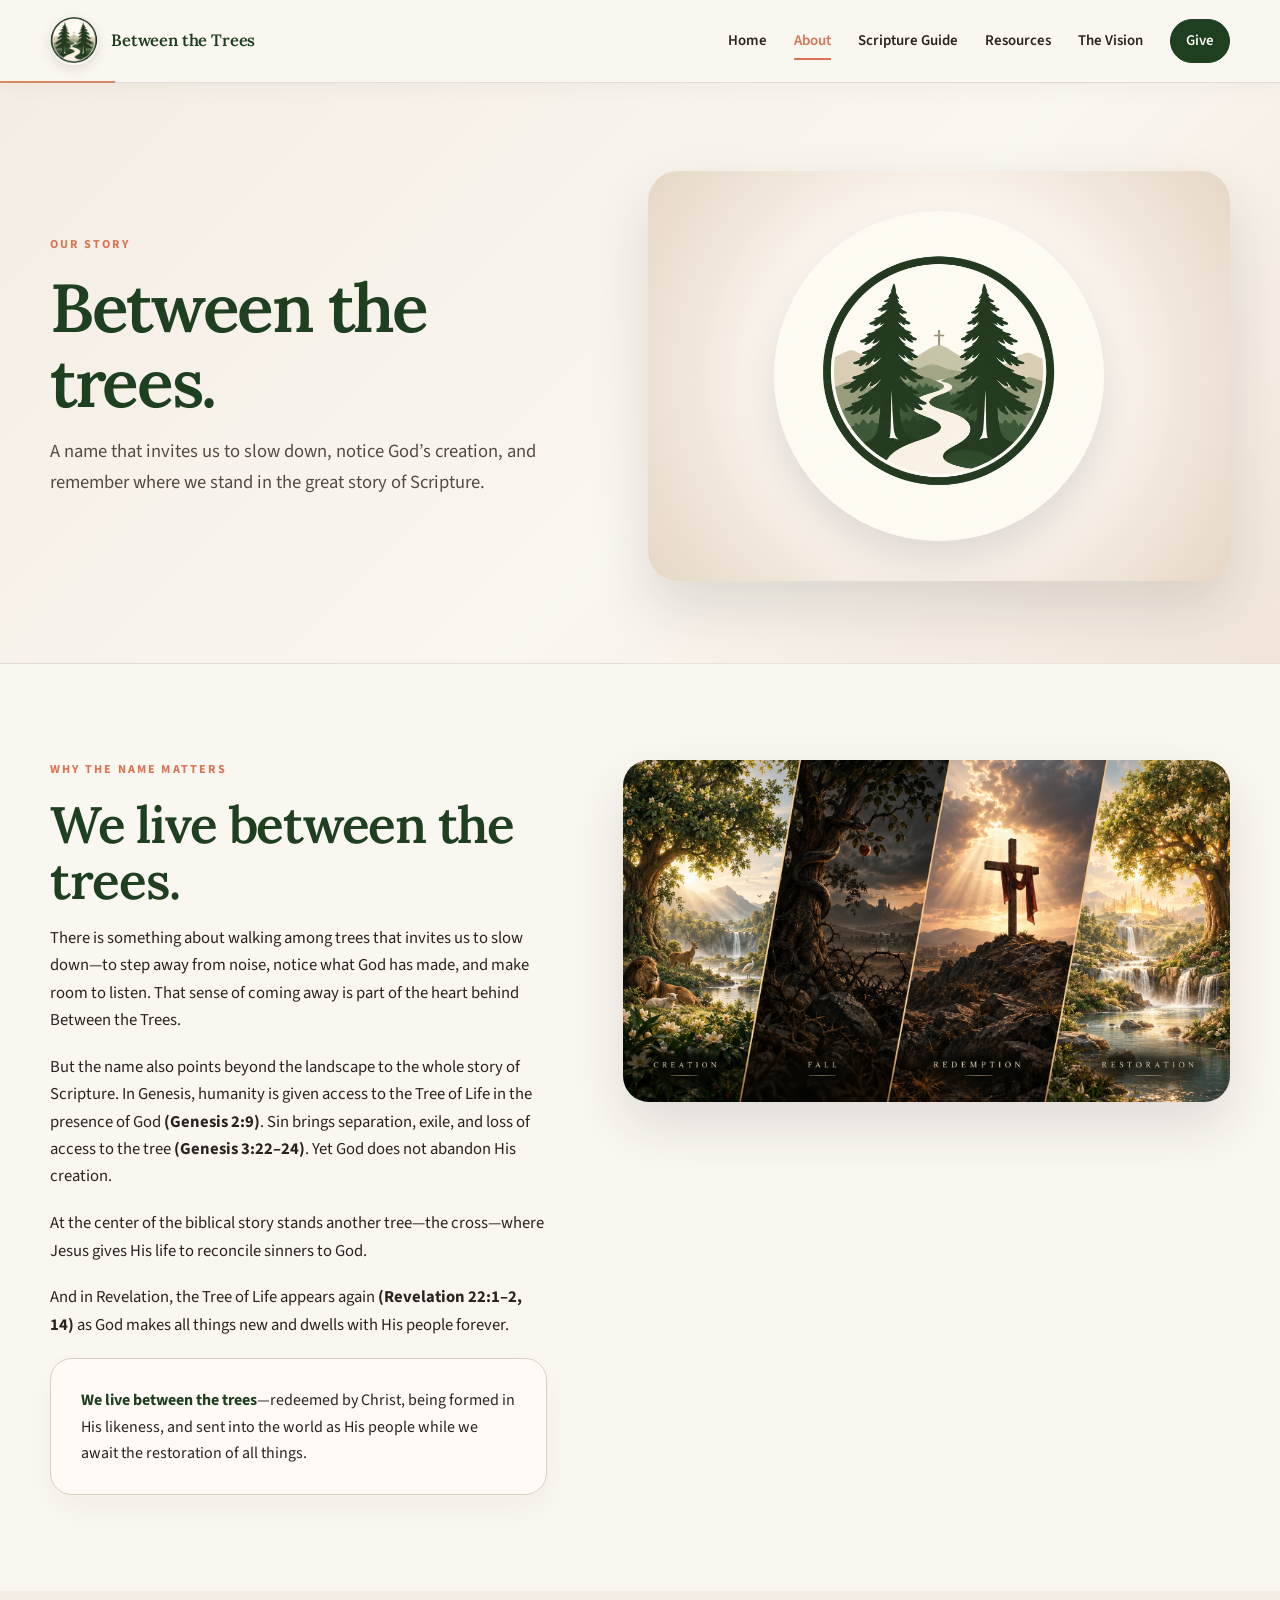
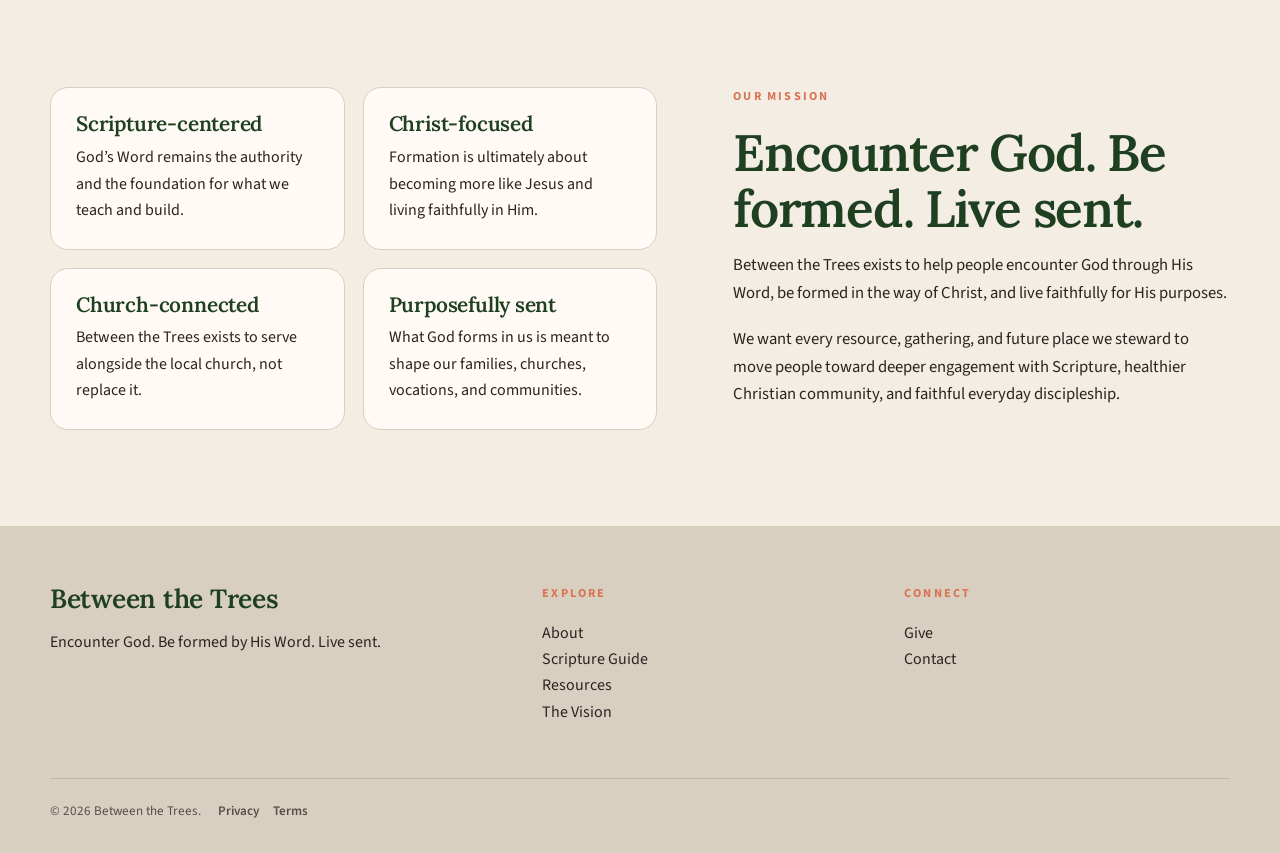
==== commit ba6f8b90: "Reframe About page for Between the Trees identity" ====
--- a/about.html
+++ b/about.html
@@ -1 +1 @@
-<!doctype html><html><head><meta charset="utf-8"><meta name="viewport" content="width=device-width,initial-scale=1"><title>About | Between Two Trees Ministries</title><link rel="stylesheet" href="styles.css"><link rel="stylesheet" href="secondary.css"></head><body><header><div class="container nav"><a class="brand" href="index.html"><span class="brand-mark">B2T</span><span>Between Two Trees</span></a><button class="menu" aria-label="Open menu">☰</button><nav class="navlinks"><a href="index.html">Home</a><a href="about.html">About</a><a href="scripture-guide.html">Scripture Guide</a><a href="resources.html">Resources</a><a href="vision.html">The Vision</a><a href="give.html">Give</a></nav></div></header><main><section class="subpage-hero"><div class="container subpage-hero-grid"><div><div class="eyebrow">Our story</div><h1>Between two trees.</h1><p class="subpage-intro">A ministry shaped by the whole biblical story—from creation and exile to redemption in Christ and the restoration of all things.</p></div><div class="subpage-visual emblem-visual"><img src="ChatGPT Image Sep 10, 2026, 08_27_53 AM.png" alt="Between Two Trees emblem with two trees, a path, and a cross on a distant hill"></div></div></section><section class="content-band"><div class="container content-grid"><div class="content-copy"><div class="eyebrow">Why the name matters</div><h2>The story of Scripture unfolds between two trees.</h2><p>In Genesis, humanity is given access to the Tree of Life in the presence of God <strong>(Genesis 2:9)</strong>. Sin brings separation, exile, and loss of access to the tree <strong>(Genesis 3:22–24)</strong>. Yet God does not abandon His creation.</p><p>At the center of the biblical story stands another tree—the cross—where Jesus gives His life to reconcile sinners to God.</p><p>And in Revelation, the Tree of Life appears again <strong>(Revelation 22:1–2, 14)</strong> as God makes all things new and dwells with His people forever.</p><div class="story-callout"><strong>We live between those trees</strong>—redeemed by Christ, being formed in His likeness, and sent into the world as His people while we await the restoration of all things.</div></div><div class="montage-wide" role="img" aria-label="Creation, Fall, Redemption, and Restoration"></div></div></section><section class="content-band alt"><div class="container content-grid reverse"><div class="values-grid"><div class="value-card"><h3>Scripture-centered</h3><p>God’s Word remains the authority and the foundation for what we teach and build.</p></div><div class="value-card"><h3>Christ-focused</h3><p>Formation is ultimately about becoming more like Jesus and living faithfully in Him.</p></div><div class="value-card"><h3>Church-connected</h3><p>B2T exists to serve alongside the local church, not replace it.</p></div><div class="value-card"><h3>Purposefully sent</h3><p>What God forms in us is meant to shape our families, churches, vocations, and communities.</p></div></div><div class="content-copy"><div class="eyebrow">Our mission</div><h2>Encounter God. Be formed. Live sent.</h2><p>Between Two Trees Ministries exists to help people encounter God through His Word, be formed in the way of Christ, and live faithfully for His purposes.</p><p>We want every resource, gathering, and future place we steward to move people toward deeper engagement with Scripture, healthier Christian community, and faithful everyday discipleship.</p></div></div></section></main><footer><div class="container"><div class="footer-grid"><div><h3>Between Two Trees Ministries</h3><p>Encounter God. Be formed by His Word. Live sent.</p></div><div><p class="eyebrow">Explore</p><p><a href="about.html">About</a><br><a href="scripture-guide.html">Scripture Guide</a><br><a href="resources.html">Resources</a><br><a href="vision.html">The Vision</a></p></div><div><p class="eyebrow">Connect</p><p><a href="give.html">Give</a><br><a href="contact.html">Contact</a></p></div></div><div class="small">© 2026 Between Two Trees Ministries.</div></div></footer><script src="site.js"></script></body></html>+<!doctype html><html><head><meta charset="utf-8"><meta name="viewport" content="width=device-width,initial-scale=1"><title>About | Between the Trees</title><link rel="stylesheet" href="styles.css"><link rel="stylesheet" href="secondary.css"></head><body><header><div class="container nav"><a class="brand" href="index.html"><span class="brand-mark">B2T</span><span>Between the Trees</span></a><button class="menu" aria-label="Open menu">☰</button><nav class="navlinks"><a href="index.html">Home</a><a href="about.html">About</a><a href="scripture-guide.html">Scripture Guide</a><a href="resources.html">Resources</a><a href="vision.html">The Vision</a><a href="give.html">Give</a></nav></div></header><main><section class="subpage-hero"><div class="container subpage-hero-grid"><div><div class="eyebrow">Our story</div><h1>Between the trees.</h1><p class="subpage-intro">A name that invites us to slow down, notice God’s creation, and remember where we stand in the great story of Scripture.</p></div><div class="subpage-visual emblem-visual"><img src="ChatGPT Image Sep 10, 2026, 08_27_53 AM.png" alt="Between the Trees emblem with two trees, a path, and a cross on a distant hill"></div></div></section><section class="content-band"><div class="container content-grid"><div class="content-copy"><div class="eyebrow">Why the name matters</div><h2>We live between the trees.</h2><p>There is something about walking among trees that invites us to slow down—to step away from noise, notice what God has made, and make room to listen. That sense of coming away is part of the heart behind Between the Trees.</p><p>But the name also points beyond the landscape to the whole story of Scripture. In Genesis, humanity is given access to the Tree of Life in the presence of God <strong>(Genesis 2:9)</strong>. Sin brings separation, exile, and loss of access to the tree <strong>(Genesis 3:22–24)</strong>. Yet God does not abandon His creation.</p><p>At the center of the biblical story stands another tree—the cross—where Jesus gives His life to reconcile sinners to God.</p><p>And in Revelation, the Tree of Life appears again <strong>(Revelation 22:1–2, 14)</strong> as God makes all things new and dwells with His people forever.</p><div class="story-callout"><strong>We live between the trees</strong>—redeemed by Christ, being formed in His likeness, and sent into the world as His people while we await the restoration of all things.</div></div><div class="montage-wide" role="img" aria-label="Creation, Fall, Redemption, and Restoration"></div></div></section><section class="content-band alt"><div class="container content-grid reverse"><div class="values-grid"><div class="value-card"><h3>Scripture-centered</h3><p>God’s Word remains the authority and the foundation for what we teach and build.</p></div><div class="value-card"><h3>Christ-focused</h3><p>Formation is ultimately about becoming more like Jesus and living faithfully in Him.</p></div><div class="value-card"><h3>Church-connected</h3><p>Between the Trees exists to serve alongside the local church, not replace it.</p></div><div class="value-card"><h3>Purposefully sent</h3><p>What God forms in us is meant to shape our families, churches, vocations, and communities.</p></div></div><div class="content-copy"><div class="eyebrow">Our mission</div><h2>Encounter God. Be formed. Live sent.</h2><p>Between the Trees exists to help people encounter God through His Word, be formed in the way of Christ, and live faithfully for His purposes.</p><p>We want every resource, gathering, and future place we steward to move people toward deeper engagement with Scripture, healthier Christian community, and faithful everyday discipleship.</p></div></div></section></main><footer><div class="container"><div class="footer-grid"><div><h3>Between the Trees</h3><p>Encounter God. Be formed by His Word. Live sent.</p></div><div><p class="eyebrow">Explore</p><p><a href="about.html">About</a><br><a href="scripture-guide.html">Scripture Guide</a><br><a href="resources.html">Resources</a><br><a href="vision.html">The Vision</a></p></div><div><p class="eyebrow">Connect</p><p><a href="give.html">Give</a><br><a href="contact.html">Contact</a></p></div></div><div class="small">© 2026 Between the Trees.</div></div></footer><script src="site.js"></script></body></html>
